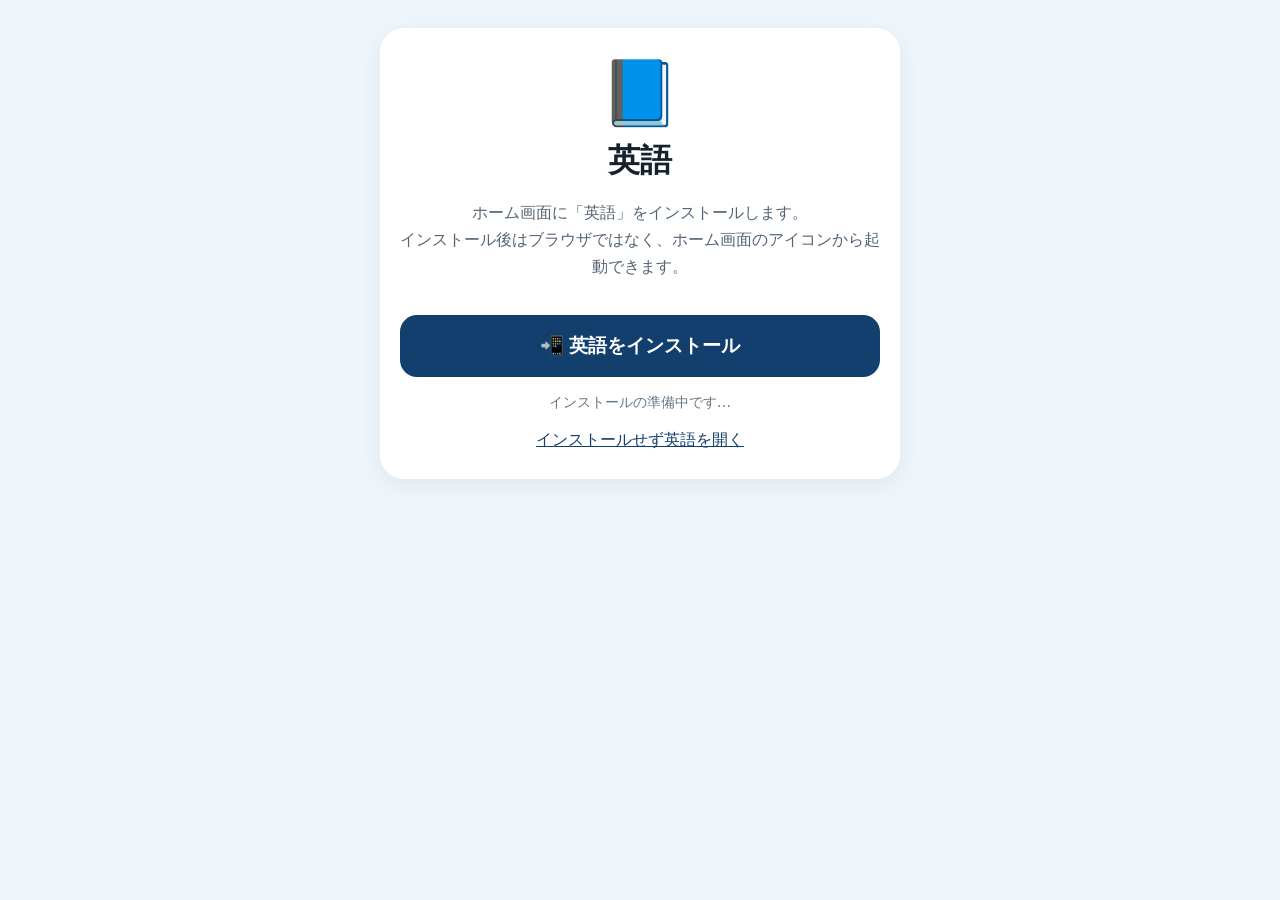
==== install.html @ a5b1dc14 "Add dedicated PWA install landing page" ====
<!doctype html><html lang="ja"><head><meta charset="utf-8"><meta name="viewport" content="width=device-width,initial-scale=1,viewport-fit=cover"><meta name="theme-color" content="#123f6d"><title>英語をインストール</title><link rel="manifest" href="./manifest.webmanifest"><style>body{margin:0;font-family:system-ui,-apple-system,"Noto Sans JP",sans-serif;background:#eef6fc;color:#17212b}.wrap{max-width:520px;margin:auto;padding:28px 18px;text-align:center}.card{background:#fff;border-radius:24px;padding:28px 20px;box-shadow:0 6px 24px #0001}.icon{font-size:64px}h1{margin:8px 0}.sub{color:#536474;line-height:1.7}.install{width:100%;min-height:62px;border:0;border-radius:17px;background:#123f6d;color:#fff;font-size:1.2rem;font-weight:800;margin-top:18px}.open{display:block;margin-top:18px;color:#123f6d}.hint{margin-top:16px;font-size:.9rem;color:#657786}</style></head><body><div class="wrap"><div class="card"><div class="icon">📘</div><h1>英語</h1><p class="sub">ホーム画面に「英語」をインストールします。<br>インストール後はブラウザではなく、ホーム画面のアイコンから起動できます。</p><button class="install" id="install">📲 英語をインストール</button><div id="msg" class="hint">ボタンを押すと端末のインストール確認が開きます。</div><a class="open" href="./">インストールせず英語を開く</a></div></div><script>let p=null,b=document.querySelector("#install"),m=document.querySelector("#msg");const standalone=()=>matchMedia("(display-mode: standalone)").matches||navigator.standalone===true;function ready(){if(standalone()){location.replace("./");return}b.disabled=!p;m.textContent=p?"「英語をインストール」を押してください。":"インストールの準備中です…"}window.addEventListener("beforeinstallprompt",e=>{e.preventDefault();p=e;ready()});window.addEventListener("appinstalled",()=>{m.textContent="インストールできました。ホーム画面の「英語」から起動してください。";b.disabled=true;setTimeout(()=>location.replace("./"),1500)});b.onclick=async()=>{if(!p){m.textContent="Chromeのメニューから「アプリをインストール」を選んでください。";return}p.prompt();let r=await p.userChoice;if(r.outcome!=="accepted")m.textContent="インストールはキャンセルされました。";p=null;ready()};if("serviceWorker"in navigator)navigator.serviceWorker.register("./sw.js").then(()=>setTimeout(ready,500));ready();</script></body></html>
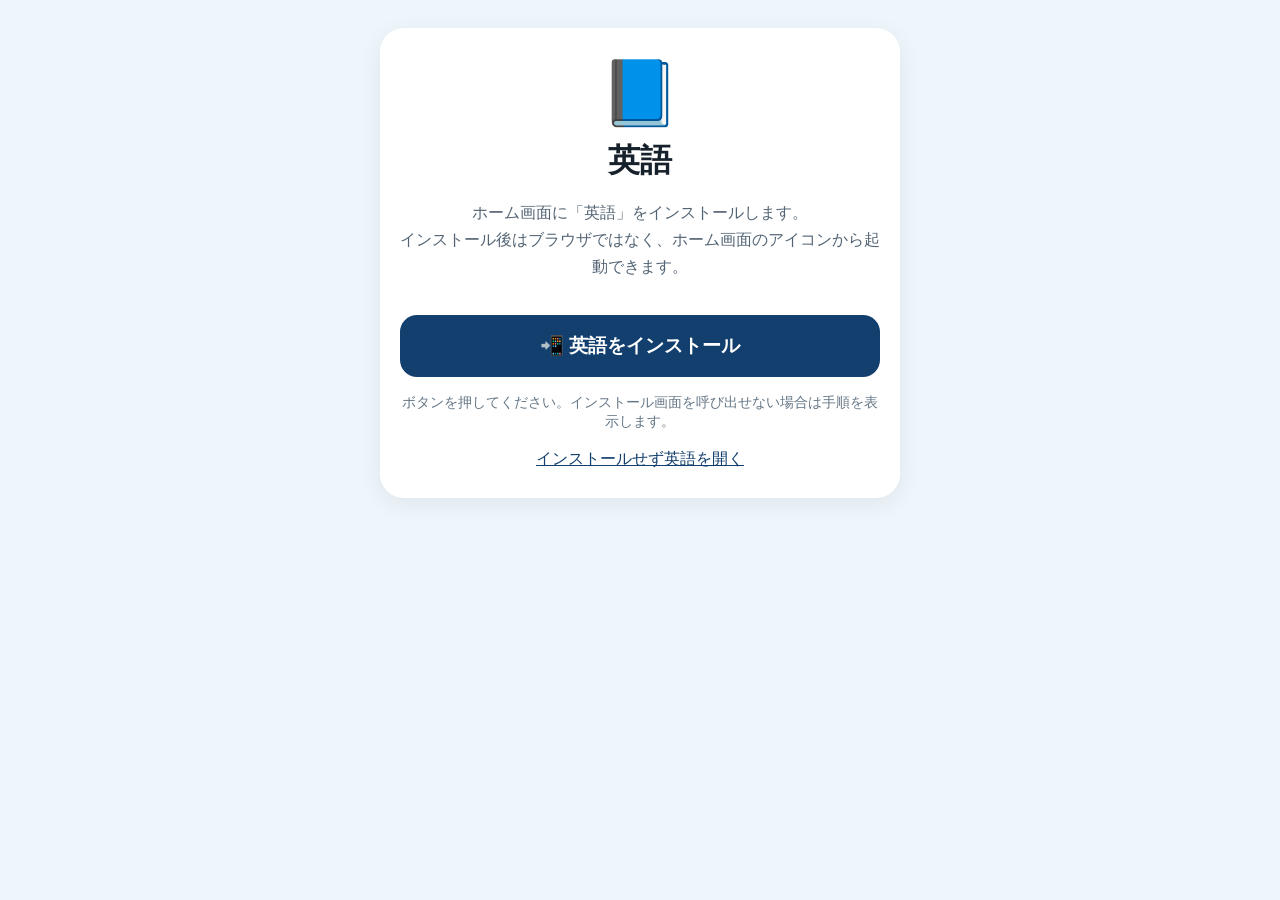
==== commit b4f1a388: "Keep install button actionable with browser fallback" ====
--- a/install.html
+++ b/install.html
@@ -1 +1 @@
-<!doctype html><html lang="ja"><head><meta charset="utf-8"><meta name="viewport" content="width=device-width,initial-scale=1,viewport-fit=cover"><meta name="theme-color" content="#123f6d"><title>英語をインストール</title><link rel="manifest" href="./manifest.webmanifest"><style>body{margin:0;font-family:system-ui,-apple-system,"Noto Sans JP",sans-serif;background:#eef6fc;color:#17212b}.wrap{max-width:520px;margin:auto;padding:28px 18px;text-align:center}.card{background:#fff;border-radius:24px;padding:28px 20px;box-shadow:0 6px 24px #0001}.icon{font-size:64px}h1{margin:8px 0}.sub{color:#536474;line-height:1.7}.install{width:100%;min-height:62px;border:0;border-radius:17px;background:#123f6d;color:#fff;font-size:1.2rem;font-weight:800;margin-top:18px}.open{display:block;margin-top:18px;color:#123f6d}.hint{margin-top:16px;font-size:.9rem;color:#657786}</style></head><body><div class="wrap"><div class="card"><div class="icon">📘</div><h1>英語</h1><p class="sub">ホーム画面に「英語」をインストールします。<br>インストール後はブラウザではなく、ホーム画面のアイコンから起動できます。</p><button class="install" id="install">📲 英語をインストール</button><div id="msg" class="hint">ボタンを押すと端末のインストール確認が開きます。</div><a class="open" href="./">インストールせず英語を開く</a></div></div><script>let p=null,b=document.querySelector("#install"),m=document.querySelector("#msg");const standalone=()=>matchMedia("(display-mode: standalone)").matches||navigator.standalone===true;function ready(){if(standalone()){location.replace("./");return}b.disabled=!p;m.textContent=p?"「英語をインストール」を押してください。":"インストールの準備中です…"}window.addEventListener("beforeinstallprompt",e=>{e.preventDefault();p=e;ready()});window.addEventListener("appinstalled",()=>{m.textContent="インストールできました。ホーム画面の「英語」から起動してください。";b.disabled=true;setTimeout(()=>location.replace("./"),1500)});b.onclick=async()=>{if(!p){m.textContent="Chromeのメニューから「アプリをインストール」を選んでください。";return}p.prompt();let r=await p.userChoice;if(r.outcome!=="accepted")m.textContent="インストールはキャンセルされました。";p=null;ready()};if("serviceWorker"in navigator)navigator.serviceWorker.register("./sw.js").then(()=>setTimeout(ready,500));ready();</script></body></html>+<!doctype html><html lang="ja"><head><meta charset="utf-8"><meta name="viewport" content="width=device-width,initial-scale=1,viewport-fit=cover"><meta name="theme-color" content="#123f6d"><title>英語をインストール</title><link rel="manifest" href="./manifest.webmanifest"><style>body{margin:0;font-family:system-ui,-apple-system,"Noto Sans JP",sans-serif;background:#eef6fc;color:#17212b}.wrap{max-width:520px;margin:auto;padding:28px 18px;text-align:center}.card{background:#fff;border-radius:24px;padding:28px 20px;box-shadow:0 6px 24px #0001}.icon{font-size:64px}h1{margin:8px 0}.sub{color:#536474;line-height:1.7}.install{width:100%;min-height:62px;border:0;border-radius:17px;background:#123f6d;color:#fff;font-size:1.2rem;font-weight:800;margin-top:18px}.open{display:block;margin-top:18px;color:#123f6d}.hint{margin-top:16px;font-size:.9rem;color:#657786}</style></head><body><div class="wrap"><div class="card"><div class="icon">📘</div><h1>英語</h1><p class="sub">ホーム画面に「英語」をインストールします。<br>インストール後はブラウザではなく、ホーム画面のアイコンから起動できます。</p><button class="install" id="install">📲 英語をインストール</button><div id="msg" class="hint">ボタンを押すと端末のインストール確認が開きます。</div><a class="open" href="./">インストールせず英語を開く</a></div></div><script>let p=null,b=document.querySelector("#install"),m=document.querySelector("#msg");const standalone=()=>matchMedia("(display-mode: standalone)").matches||navigator.standalone===true;function ready(){if(standalone()){location.replace("./");return}b.disabled=false;m.textContent=p?"「英語をインストール」を押してください。":"ボタンを押してください。インストール画面を呼び出せない場合は手順を表示します。"}window.addEventListener("beforeinstallprompt",e=>{e.preventDefault();p=e;ready()});window.addEventListener("appinstalled",()=>{m.textContent="インストールできました。ホーム画面の「英語」から起動してください。";b.disabled=true;setTimeout(()=>location.replace("./"),1500)});b.onclick=async()=>{if(!p){m.innerHTML="このブラウザでは自動のインストール確認を呼び出せません。<br><b>Chromeで開き、右上︙ →「アプリをインストール」または「ホーム画面に追加」</b>を選んでください。";return}p.prompt();let r=await p.userChoice;if(r.outcome!=="accepted")m.textContent="インストールはキャンセルされました。";p=null;ready()};if("serviceWorker"in navigator)navigator.serviceWorker.register("./sw.js").then(()=>setTimeout(ready,500));ready();</script></body></html>
